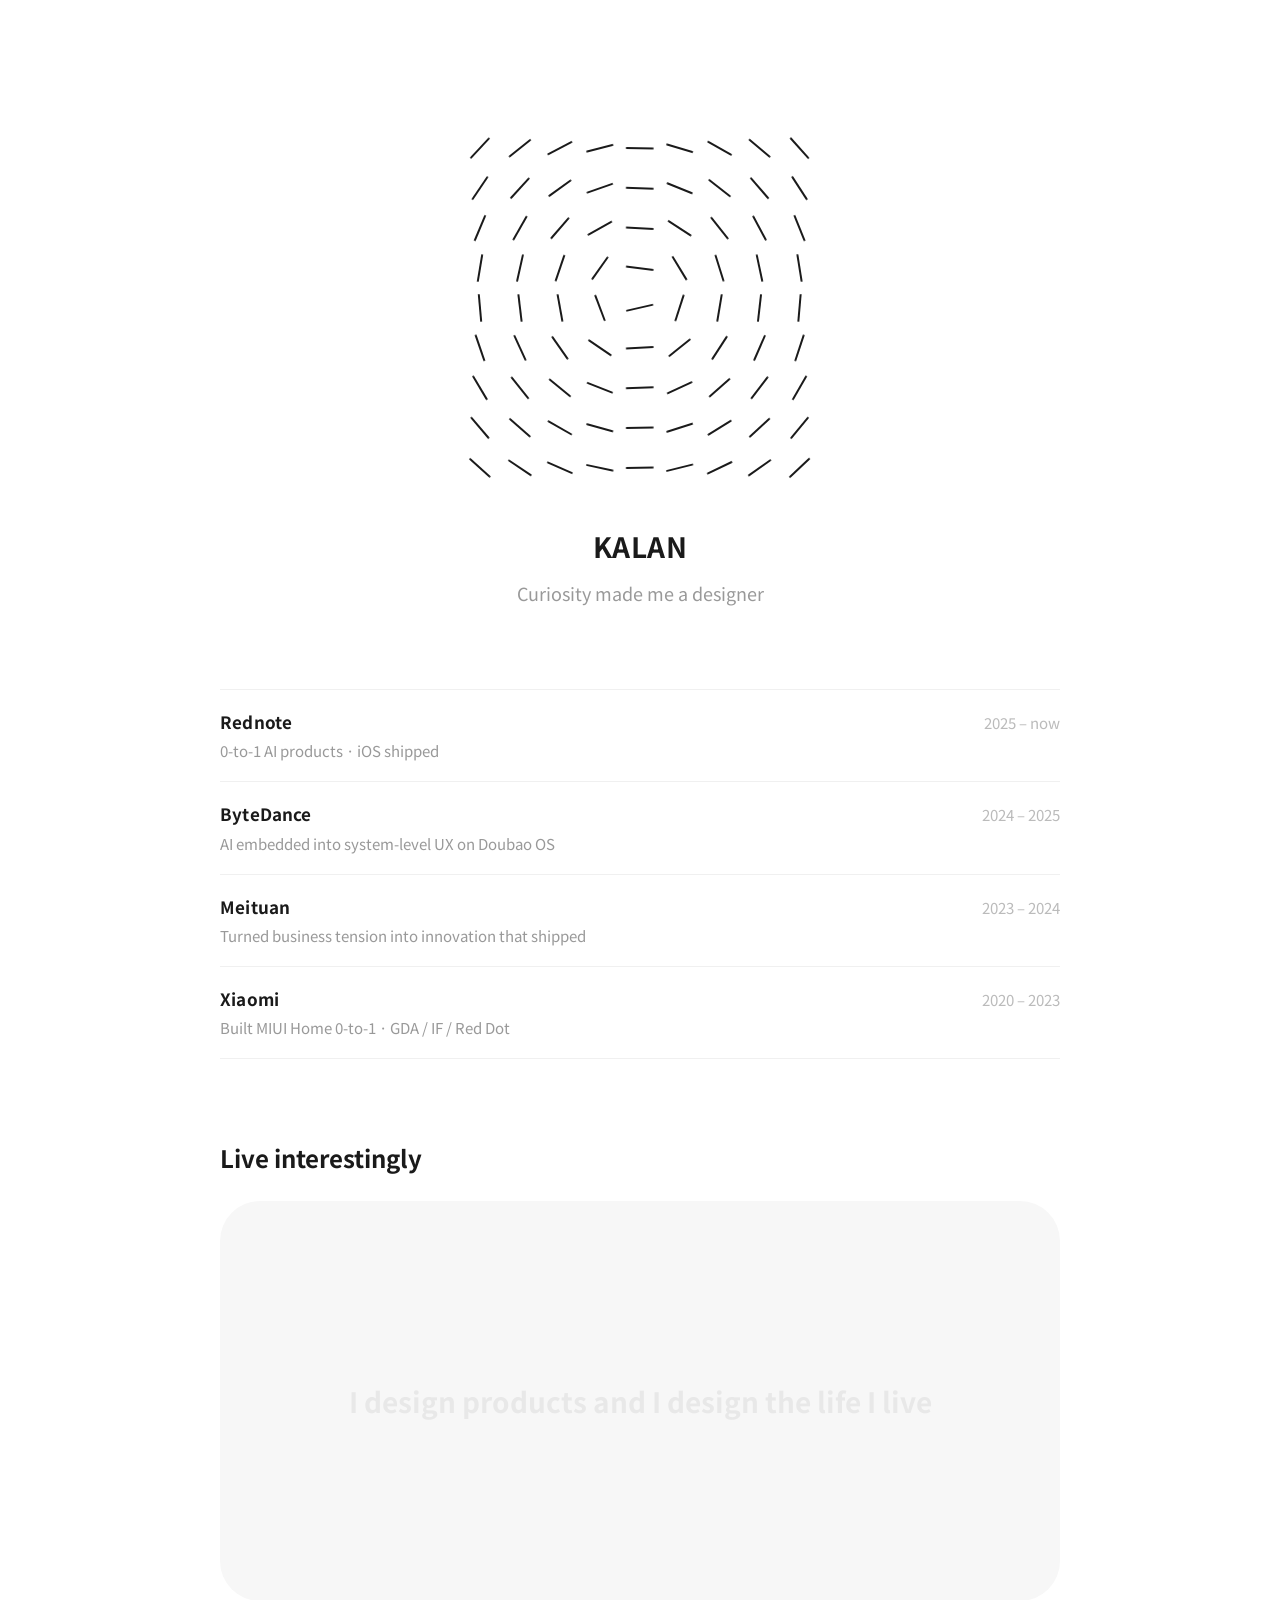
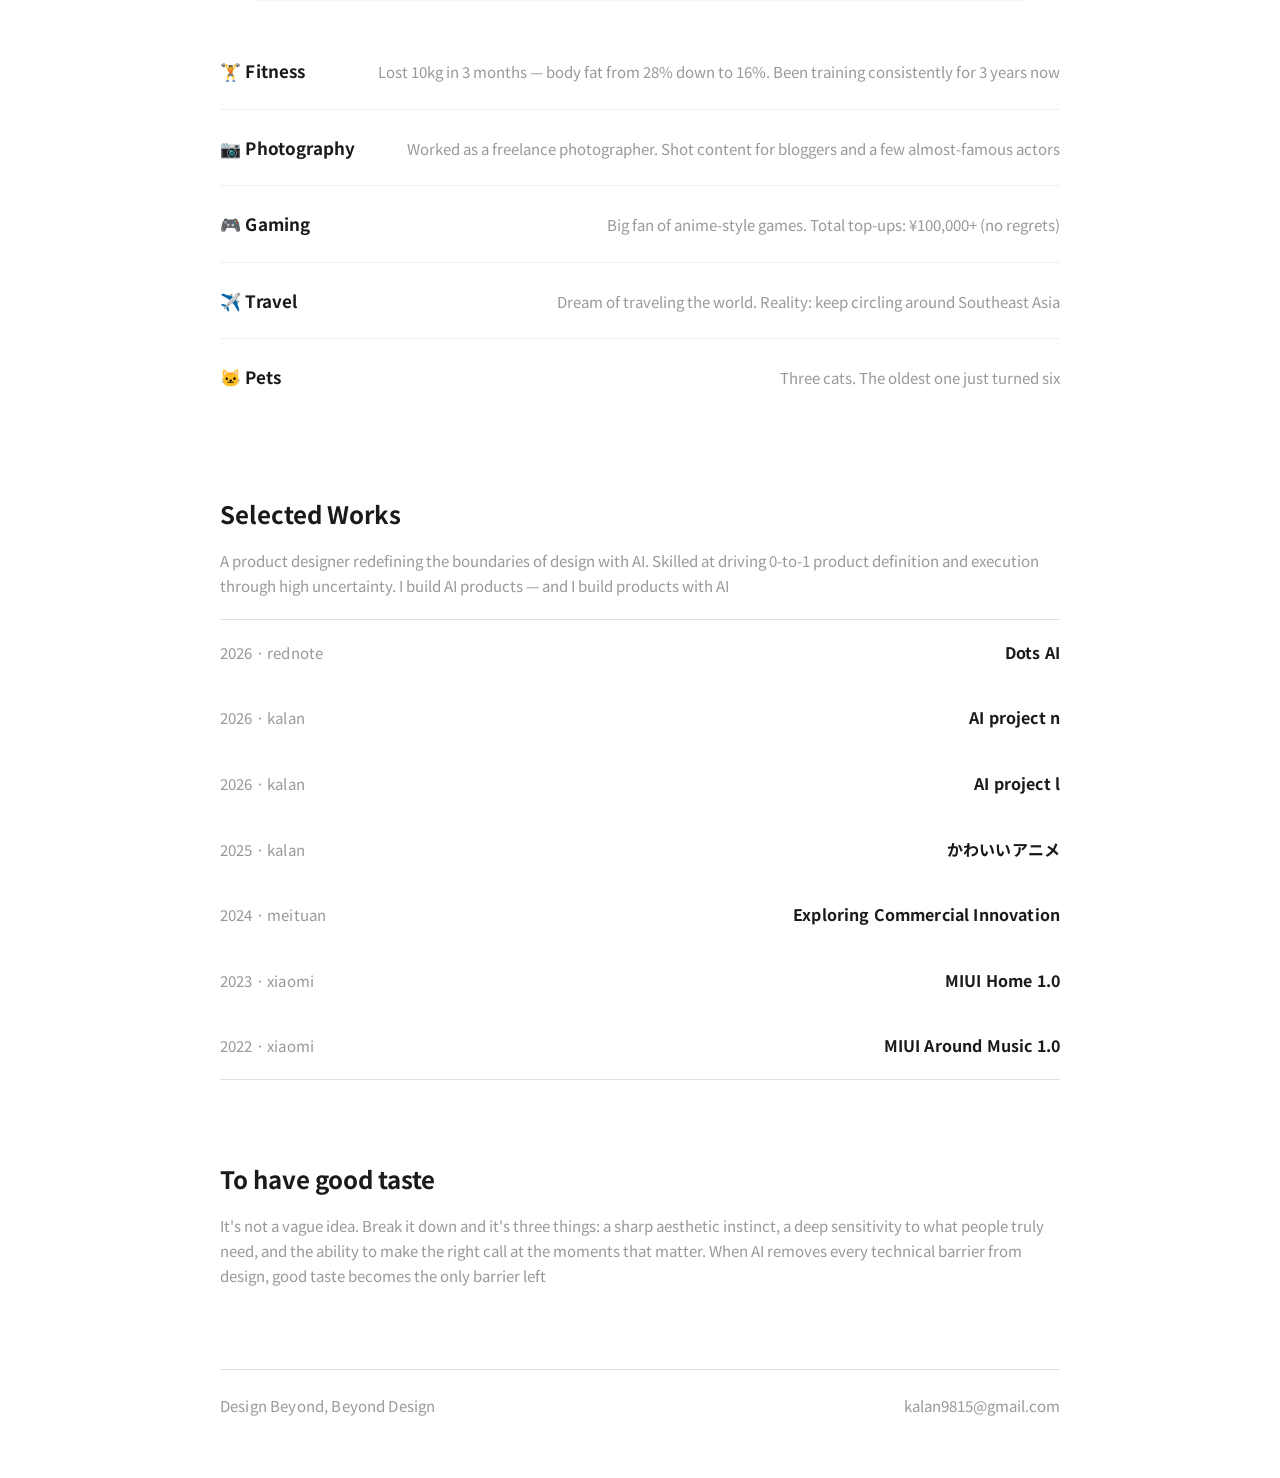
==== about.html @ bb915da7 "Set life row padding to 24px" ====
<!DOCTYPE html>
<html lang="en">
<head>
  <meta charset="UTF-8">
  <meta name="viewport" content="width=device-width, initial-scale=1.0">
  <title>KALAN — Product Designer</title>
  <link rel="icon" type="image/png" href="favicon.png">
  <link rel="preconnect" href="https://fonts.googleapis.com">
  <link rel="preconnect" href="https://fonts.gstatic.com" crossorigin>
  <link href="https://fonts.googleapis.com/css2?family=Noto+Sans+JP:wght@400;700&display=swap" rel="stylesheet">
  <link rel="stylesheet" href="style.css">
  <link rel="stylesheet" href="image-trail.css">
  <style>
    .about-hero {
      display: flex;
      flex-direction: column;
      align-items: center;
      text-align: center;
      padding: 48px 0 0;
      margin-bottom: 64px;
    }

    .magnet-wrap {
      margin-bottom: 36px;
    }

    .hero-text .name {
      margin-bottom: 8px;
    }

    .hero-intro {
      font-size: 18px;
      color: #999999;
      line-height: 1.8;
    }

    /* ===== About Sections ===== */
    .about-section {
      margin-bottom: 56px;
    }

    .about-section-label {
      font-size: 11px;
      font-weight: 700;
      letter-spacing: 0.12em;
      text-transform: uppercase;
      color: #bbbbbb;
      margin-bottom: 16px;
    }

    .about-section-body {
      font-size: 15px;
      color: #1a1a1a;
      line-height: 1.8;
    }

    .about-section-body p + p {
      margin-top: 12px;
    }

    .taste-items {
      display: flex;
      flex-direction: column;
      gap: 16px;
      margin-top: 20px;
    }

    .taste-item {
      display: flex;
      gap: 16px;
      align-items: baseline;
    }

    .taste-num {
      font-size: 11px;
      font-weight: 700;
      color: #bbbbbb;
      letter-spacing: 0.08em;
      flex-shrink: 0;
      width: 20px;
    }

    .taste-text {
      font-size: 15px;
      color: #1a1a1a;
      line-height: 1.7;
    }

    /* ===== Experience ===== */
    .exp-list {
      display: flex;
      flex-direction: column;
      gap: 0;
    }

    .exp-row {
      display: flex;
      justify-content: space-between;
      align-items: baseline;
      padding: 18px 0;
      border-bottom: 1px solid #f0f0f0;
      gap: 24px;
    }

    .exp-row:first-child {
      border-top: 1px solid #f0f0f0;
    }

    .exp-left {
      display: flex;
      flex-direction: column;
      gap: 4px;
    }

    .exp-company {
      font-size: 17px;
      font-weight: 700;
      color: #1a1a1a;
      letter-spacing: 0.01em;
    }

    .exp-role {
      font-size: 15px;
      color: #999999;
    }

    .exp-period {
      font-size: 15px;
      color: #bbbbbb;
      white-space: nowrap;
      flex-shrink: 0;
    }

    /* ===== Footer ===== */
    .about-footer {
      margin-top: 24px;
      padding-top: 24px;
      border-top: 1px solid #e0e0e0;
      display: flex;
      justify-content: space-between;
      align-items: center;
    }

    .about-footer .slogan {
      font-size: 15px;
      color: #999999;
    }

    .about-footer .email {
      font-size: 15px;
      color: #999999;
      text-decoration: none;
      transition: color 0.2s;
    }

    .about-footer .email:hover {
      color: #1a1a1a;
    }

    /* ===== Section spacing ===== */
    .section-block {
      margin-top: 80px;
    }

    .section-heading {
      font-size: 24px;
      font-weight: 700;
      color: #1a1a1a;
      line-height: 1.6;
      margin: 0 0 0;
    }

    .about-section {
      margin-top: 80px;
      margin-bottom: 0;
    }

    .image-trail-wrap {
      margin-top: 24px;
      height: 400px;
      border-radius: 40px;
      overflow: hidden;
      background: #f7f7f7;
      position: relative;
    }

    .image-trail-text {
      font-size: 28px;
      font-weight: 700;
      color: #e8e8e8;
      line-height: 1.4;
      margin: 0;
      text-align: center;
      padding: 0 24px;
    }

    .life-row {
      display: flex;
      justify-content: space-between;
      align-items: baseline;
      padding: 24px 0;
      gap: 24px;
      border-bottom: 1px solid #f0f0f0;
    }

    .life-row:last-child {
      border-bottom: none;
    }

    .life-desc {
      font-size: 15px;
      color: #999;
      text-align: right;
      line-height: 1.7;
    }

    @media (max-width: 768px) {
      .magnet-wrap {
        transform: scale(0.75);
        transform-origin: center center;
        margin-bottom: -20px;
      }

      .image-trail-wrap {
        margin-top: 48px;
        height: 280px;
        border-radius: 24px;
      }

      .image-trail-text {
        font-size: 20px;
      }

      .life-row {
        flex-direction: column;
        gap: 6px;
      }

      .life-desc {
        text-align: left;
      }
    }

    @media (max-width: 480px) {
      .magnet-wrap {
        transform: scale(0.6);
        transform-origin: center center;
        margin-bottom: -48px;
      }

      .image-trail-wrap {
        height: 220px;
        border-radius: 20px;
      }

      .image-trail-text {
        font-size: 16px;
      }
    }
  </style>
</head>
<body>
  <main class="container">

    <!-- Hero: MagnetLines + TiltedCard + intro -->
    <div class="about-hero">
      <div class="magnet-wrap">
        <div id="magnet-lines"></div>
      </div>
      <div class="hero-text">
        <h1 class="name">KALAN</h1>
        <p class="hero-intro">Curiosity made me a designer</p>
      </div>
    </div>

    <!-- Section 1: Designer — Experience -->
    <div class="about-section">
      <div class="exp-list">
        <div class="exp-row">
          <div class="exp-left">
            <span class="exp-company">Rednote</span>
            <span class="exp-role">0-to-1 AI products · iOS shipped</span>
          </div>
          <span class="exp-period">2025 – now</span>
        </div>
        <div class="exp-row">
          <div class="exp-left">
            <span class="exp-company">ByteDance</span>
            <span class="exp-role">AI embedded into system-level UX on Doubao OS</span>
          </div>
          <span class="exp-period">2024 – 2025</span>
        </div>
        <div class="exp-row">
          <div class="exp-left">
            <span class="exp-company">Meituan</span>
            <span class="exp-role">Turned business tension into innovation that shipped</span>
          </div>
          <span class="exp-period">2023 – 2024</span>
        </div>
        <div class="exp-row">
          <div class="exp-left">
            <span class="exp-company">Xiaomi</span>
            <span class="exp-role">Built MIUI Home 0-to-1 · GDA / IF / Red Dot</span>
          </div>
          <span class="exp-period">2020 – 2023</span>
        </div>
      </div>
    </div>

    <!-- Section 2: Life -->
    <div class="section-block">
      <p class="section-heading">Live interestingly</p>
      <div id="image-trail-wrap" class="image-trail-wrap">
        <div style="position: absolute; inset: 0; display: flex; align-items: center; justify-content: center; z-index: 0; pointer-events: none;">
          <p class="image-trail-text">I design products and I design the life I live</p>
        </div>
      </div>
      <div style="display: flex; flex-direction: column; gap: 0; margin-top: 32px;">
        <div class="life-row">
          <span class="exp-company">🏋️ Fitness</span>
          <span class="life-desc">Lost 10kg in 3 months — body fat from 28% down to 16%. Been training consistently for 3 years now</span>
        </div>
        <div class="life-row">
          <span class="exp-company">📷 Photography</span>
          <span class="life-desc">Worked as a freelance photographer. Shot content for bloggers and a few almost-famous actors</span>
        </div>
        <div class="life-row">
          <span class="exp-company">🎮 Gaming</span>
          <span class="life-desc">Big fan of anime-style games. Total top-ups: ¥100,000+ (no regrets)</span>
        </div>
        <div class="life-row">
          <span class="exp-company">✈️ Travel</span>
          <span class="life-desc">Dream of traveling the world. Reality: keep circling around Southeast Asia</span>
        </div>
        <div class="life-row">
          <span class="exp-company">🐱 Pets</span>
          <span class="life-desc">Three cats. The oldest one just turned six</span>
        </div>
      </div>
    </div>

    <!-- Section 3: Works -->
    <section class="projects section-block">
      <h2 class="section-heading" style="margin-bottom: 16px;">Selected Works</h2>
      <p class="bio" id="bio" style="margin-bottom: 20px;">A product designer redefining the boundaries of design with AI. Skilled at driving 0-to-1 product definition and execution through high uncertainty. I build AI products — and I build products with AI</p>
      <div class="divider"></div>

      <div class="project-row">
        <span class="project-meta">2026 · rednote</span>
        <span class="project-title" data-id="dots-ai">Dots AI</span>
      </div>

      <div class="project-row">
        <span class="project-meta">2026 · kalan</span>
        <span class="project-title" data-id="ai-project-n">AI project n</span>
      </div>

      <div class="project-row">
        <span class="project-meta">2026 · kalan</span>
        <span class="project-title" data-id="ai-project-l">AI project l</span>
      </div>

      <div class="project-row">
        <span class="project-meta">2025 · kalan</span>
        <span class="project-title" data-id="kawaii-anime">かわいいアニメ</span>
      </div>

      <div class="project-row">
        <span class="project-meta">2024 · meituan</span>
        <span class="project-title" data-id="meituan">Exploring Commercial Innovation</span>
      </div>

      <div class="project-row">
        <span class="project-meta">2023 · xiaomi</span>
        <span class="project-title" data-id="miui-home">MIUI Home 1.0</span>
      </div>

      <div class="project-row">
        <span class="project-meta">2022 · xiaomi</span>
        <span class="project-title" data-id="miui-music">MIUI Around Music 1.0</span>
      </div>

      <div class="divider"></div>
    </section>

    <!-- Section 4: Vision -->
    <div class="section-block">
      <p class="section-heading">To have good taste</p>
      <p class="bio" id="vision-desc" style="margin-top: 16px; margin-bottom: 80px;">It's not a vague idea. Break it down and it's three things: a sharp aesthetic instinct, a deep sensitivity to what people truly need, and the ability to make the right call at the moments that matter. When AI removes every technical barrier from design, good taste becomes the only barrier left</p>
    </div>

    <!-- Section 5: Sign-off -->
    <div class="divider"></div>
    <footer class="footer" style="padding-top: 24px;">
      <span class="slogan">Design Beyond, Beyond Design</span>
      <a href="mailto:kalan9815@gmail.com" class="email">kalan9815@gmail.com</a>
    </footer>

    <div class="toast" id="toast">Coming soon</div>

    <!-- TiltedCard (hidden) -->
    <!-- <div style="display: flex; flex-direction: column; align-items: center; margin-top: 240px;">
      <div id="tilted-card-wrap-2"></div>
      <div style="text-align: center; margin-top: 36px;">
        <h2 class="name" style="margin-bottom: 8px;">KALAN</h2>
        <p class="hero-intro">Sincerity made me love life.</p>
      </div>
    </div> -->

    <!-- FlowingMenu: Hobbies (hidden) -->
    <!-- <div id="flowing-menu" style="margin-top: 64px;"></div> -->

    <!-- Footer -->
    <!-- <footer class="about-footer">
      <span class="slogan">Design Beyond, Beyond Design</span>
      <a href="mailto:kalan9815@gmail.com" class="email">kalan9815@gmail.com</a>
    </footer> -->

  </main>

  <script src="projects-data.js"></script>
  <script src="main.js"></script>
  <script src="magnet-lines.js"></script>
  <script src="flowing-menu.js"></script>
  <script src="image-trail.js"></script>
  <script src="tilted-card.js"></script>
  <script>
    createMagnetLines({
      container: document.getElementById('magnet-lines'),
      rows: 9,
      columns: 9,
      containerSize: '360px',
      lineColor: '#1a1a1a',
      lineWidth: '1.5px',
      lineHeight: '28px',
      baseAngle: -10,
    });

    createImageTrail({
      container: document.getElementById('image-trail-wrap'),
      threshold: 40,
      items: [
        'images/p1.jpg',
        'images/p2.jpg',
        'images/p3.jpg',
        'images/p4.jpg',
        'images/p5.jpg',
        'images/p6.jpg',
        'images/p7.jpg',
        'images/p8.jpg',
        'images/p9.jpg',
      ],
    });

    createTiltedCard({
      container: document.getElementById('tilted-card-wrap-2'),
      imageSrc: 'images/avatar.jpeg',
      altText: 'Kalan',
      captionText: 'Kalan',
      width: '360px',
      height: '360px',
      rotateAmplitude: 14,
      scaleOnHover: 1.06,
      showTooltip: false,
      borderRadius: '36px',
    });
  </script>
</body>
</html>
---- style.css ----
/* ===== Japanese font fallback for bold support ===== */
@font-face {
  font-family: "CJK Bold";
  src: local("Hiragino Sans W7"), local("HiraKakuProN-W6"), local("Yu Gothic Bold"), local("NotoSansCJKjp-Bold");
  font-weight: 700;
  unicode-range: U+3000-9FFF, U+F900-FAFF, U+FF00-FFEF;
}

/* ===== Reset & Base ===== */
*, *::before, *::after {
  box-sizing: border-box;
  margin: 0;
  padding: 0;
}

html {
  font-size: 16px;
  -webkit-font-smoothing: antialiased;
  -moz-osx-font-smoothing: grayscale;
}

body {
  background-color: #ffffff;
  color: #1a1a1a;
  font-family: "CJK Bold", -apple-system, BlinkMacSystemFont, "SF Pro Display", "SF Pro Text", "Helvetica Neue", "Noto Sans JP", Arial, sans-serif;
  line-height: 1.6;
  min-height: 100vh;
  cursor: default;
}

* {
  cursor: default;
  user-select: none;
}

a, .project-title, .name-link {
  cursor: pointer;
}

/* ===== Layout ===== */
.container {
  width: 100%;
  max-width: 1080px;
  margin: 0 auto;
  padding: 80px 120px 60px;
}

/* ===== Header ===== */
.header {
  margin-bottom: 0;
}

.name {
  font-size: 28px;
  font-weight: 700;
  letter-spacing: 0.02em;
  color: #1a1a1a;
  margin-bottom: 16px;
}

.project-name {
  font-size: 28px;
  margin-bottom: 0;
}

.bio {
  font-size: 15px;
  color: #999999;
  line-height: 1.65;
}

.back-link {
  display: inline-block;
  font-size: 13px;
  color: #888888;
  text-decoration: none;
  letter-spacing: 0.03em;
  transition: color 0.2s;
}

.back-link:hover {
  color: #1a1a1a;
}

/* ===== Divider ===== */
.divider {
  height: 1px;
  background-color: #e0e0e0;
  margin: 0;
}

/* ===== Project List ===== */
.projects {
  margin-bottom: 0;
}

.project-row {
  display: flex;
  justify-content: space-between;
  align-items: baseline;
  padding: 20px 0;
  gap: 24px;
}

.project-meta {
  font-size: 15px;
  color: #999999;
  white-space: nowrap;
  flex-shrink: 0;
  letter-spacing: 0.01em;
  font-weight: 400;
  cursor: default;
  user-select: none;
}

.project-title {
  font-size: 16px;
  font-weight: 700;
  color: #1a1a1a;
  text-align: right;
  text-decoration: none;
  letter-spacing: 0.01em;
  transition: opacity 0.2s ease;
  cursor: pointer;
}

.project-title:hover {
  color: #A0C915;
}

.name-link {
  color: inherit;
  text-decoration: none;
  transition: color 0.2s ease;
}

.name-link:hover {
  color: #A0C915;
}

/* ===== Footer ===== */
.footer {
  display: flex;
  justify-content: space-between;
  align-items: center;
  padding-top: 24px;
  gap: 16px;
}

.slogan {
  font-size: 15px;
  color: #999999;
  letter-spacing: 0.01em;
}

.email {
  font-size: 15px;
  color: #999999;
  text-decoration: none;
  transition: color 0.2s;
}

.email:hover {
  color: #1a1a1a;
}

/* ===== Project Text Blocks ===== */
.project-text {
  padding: 80px 0 32px; /* 上大下小：与上方图片疏离，与下方图片紧密 */
  font-family: "PingFang SC", "苹方", -apple-system, BlinkMacSystemFont, sans-serif;
}

/* 第一个文字块不需要上边距 */
.project-content > .project-text:first-child {
  padding-top: 0;
  padding-bottom: 48px;
}

.pt-label { display: none; }

.pt-zh {
  font-size: 15px;
  font-weight: 400;
  color: #999999;
  line-height: 1.9;
  margin-bottom: 8px;
}

.pt-en {
  font-size: 14px;
  font-weight: 400;
  color: #999999;
  line-height: 1.8;
}

.pt-quote {
  font-size: 17px;
  font-weight: 400;
  color: #1a1a1a;
  line-height: 1.7;
  margin-bottom: 32px;
}

.pt-quote span {
  font-size: 14px;
  color: #999999;
  display: block;
  margin-top: 6px;
}

.pt-list {
  display: flex;
  flex-direction: column;
  gap: 20px;
  margin-bottom: 20px;
}

.pt-item {
  display: flex;
  gap: 20px;
  align-items: flex-start;
}

.pt-num {
  font-size: 12px;
  color: #cccccc;
  font-weight: 400;
  flex-shrink: 0;
  padding-top: 2px;
  width: 20px;
}

.pt-item strong {
  display: inline;
  font-weight: 400;
}

.pt-item div {
  font-size: 15px;
  color: #1a1a1a;
  line-height: 1.8;
}

/* ===== Project Detail ===== */
.project-content {
  display: flex;
  flex-direction: column;
  gap: 0;
  margin-top: 24px;
  margin-bottom: 80px;
  position: relative;
}

.project-img {
  width: 100%;
  display: block;
}


/* ===== Toast ===== */
.toast {
  position: fixed;
  bottom: 40px;
  left: 50%;
  transform: translateX(-50%) translateY(8px);
  background: #1a1a1a;
  color: #ffffff;
  font-size: 13px;
  font-weight: 700;
  letter-spacing: 0.03em;
  padding: 10px 20px;
  border-radius: 20px;
  opacity: 0;
  pointer-events: none;
  transition: opacity 0.2s ease, transform 0.2s ease;
}

.toast.show {
  opacity: 1;
  transform: translateX(-50%) translateY(0);
}

/* ===== Responsive ===== */
@media (max-width: 768px) {
  .container {
    padding: 48px 32px 48px;
  }

  .project-row {
    flex-direction: column;
    gap: 4px;
  }

  .project-title {
    text-align: left;
  }

  .footer {
    flex-direction: column;
    align-items: flex-start;
    gap: 8px;
  }

  .project-text {
    padding: 48px 0 24px;
  }

  .project-content {
    margin-bottom: 48px;
  }
}

@media (max-width: 480px) {
  .container {
    padding: 40px 20px 40px;
  }

  .name {
    font-size: 22px;
  }

  .bio {
    font-size: 14px;
  }

  .project-meta {
    font-size: 13px;
  }

  .project-title {
    font-size: 15px;
  }

  .slogan,
  .email {
    font-size: 13px;
  }

  .project-text {
    padding: 36px 0 20px;
  }
}
---- image-trail.css ----
.image-trail {
  width: 100%;
  height: 100%;
  position: relative;
  overflow: hidden;
  border-radius: 20px;
  background: #f5f5f5;
}

.content__img {
  width: 190px;
  aspect-ratio: 1.1;
  border-radius: 15px;
  position: absolute;
  top: 0;
  left: 0;
  opacity: 0;
  overflow: hidden;
  will-change: transform, filter;
  pointer-events: none;
}

.content__img-inner {
  background-position: 50% 50%;
  width: calc(100% + 20px);
  height: calc(100% + 20px);
  background-size: cover;
  position: absolute;
  top: -10px;
  left: -10px;
}
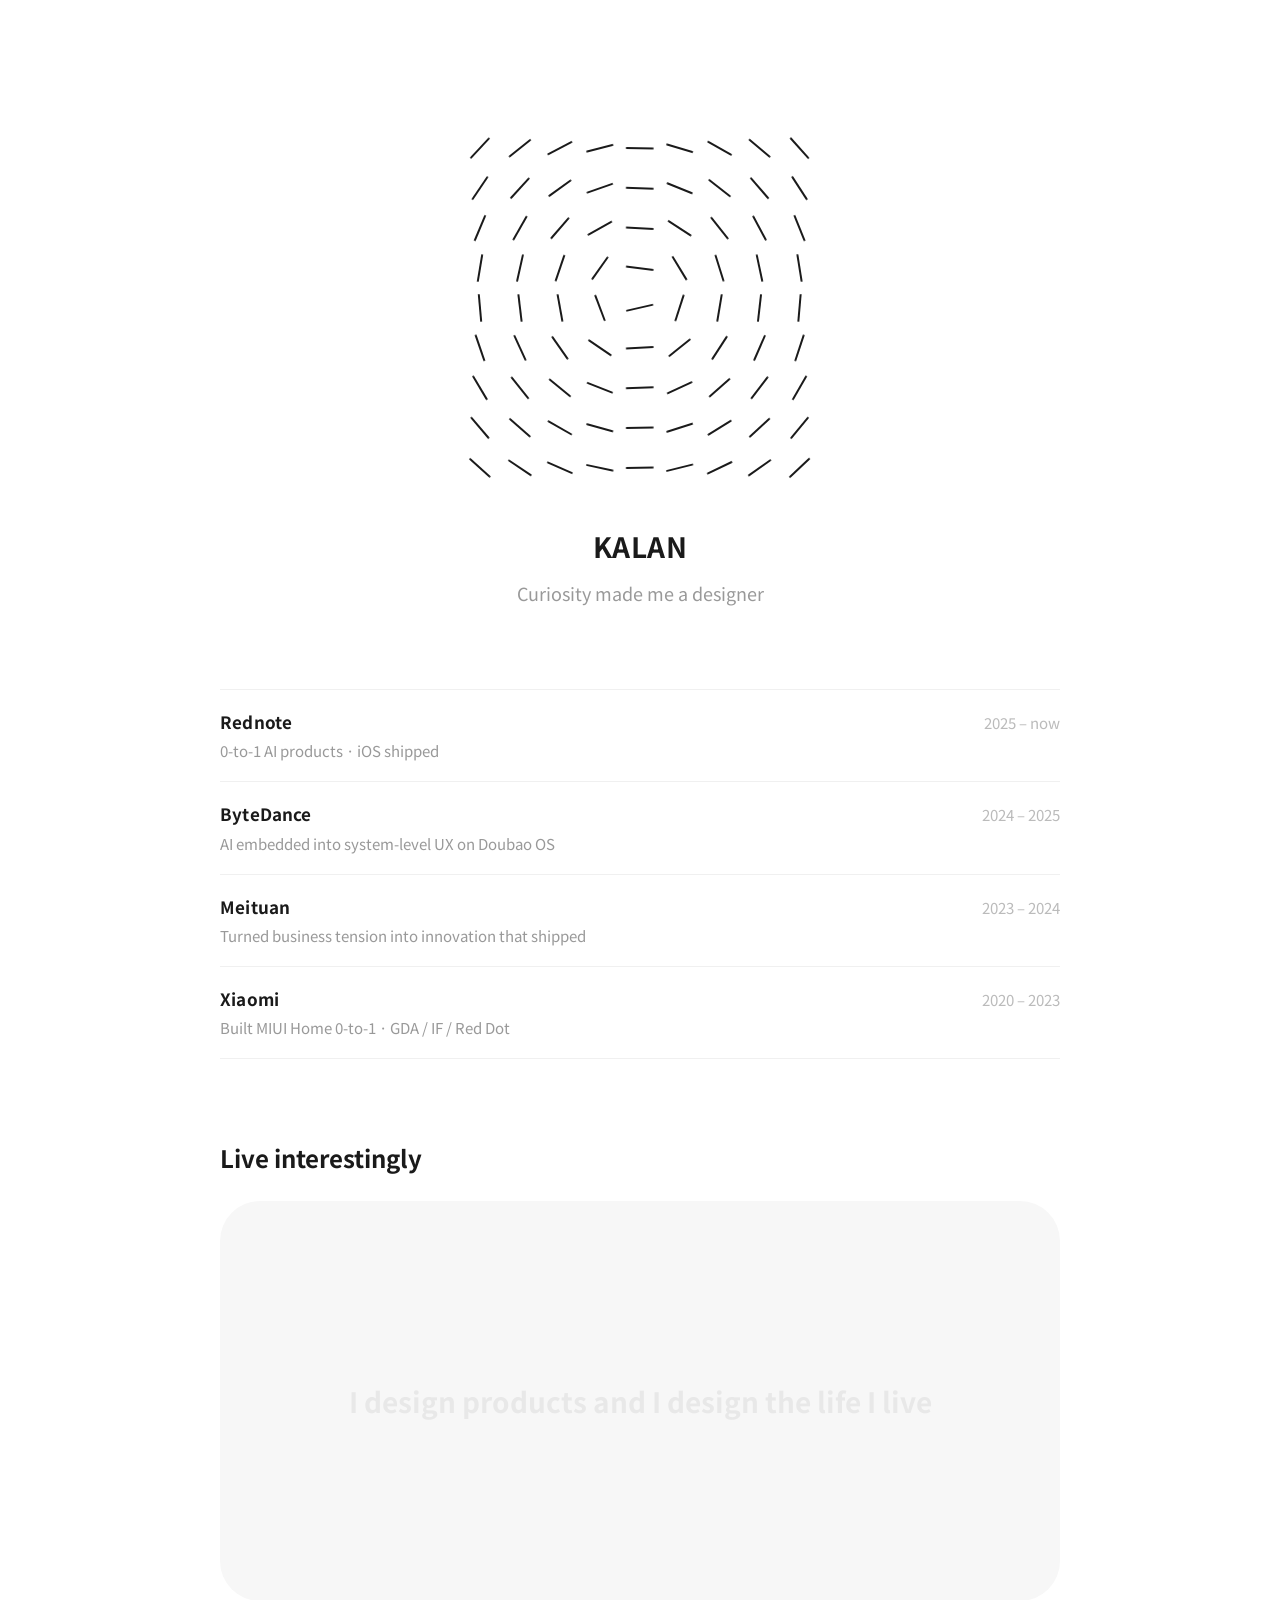
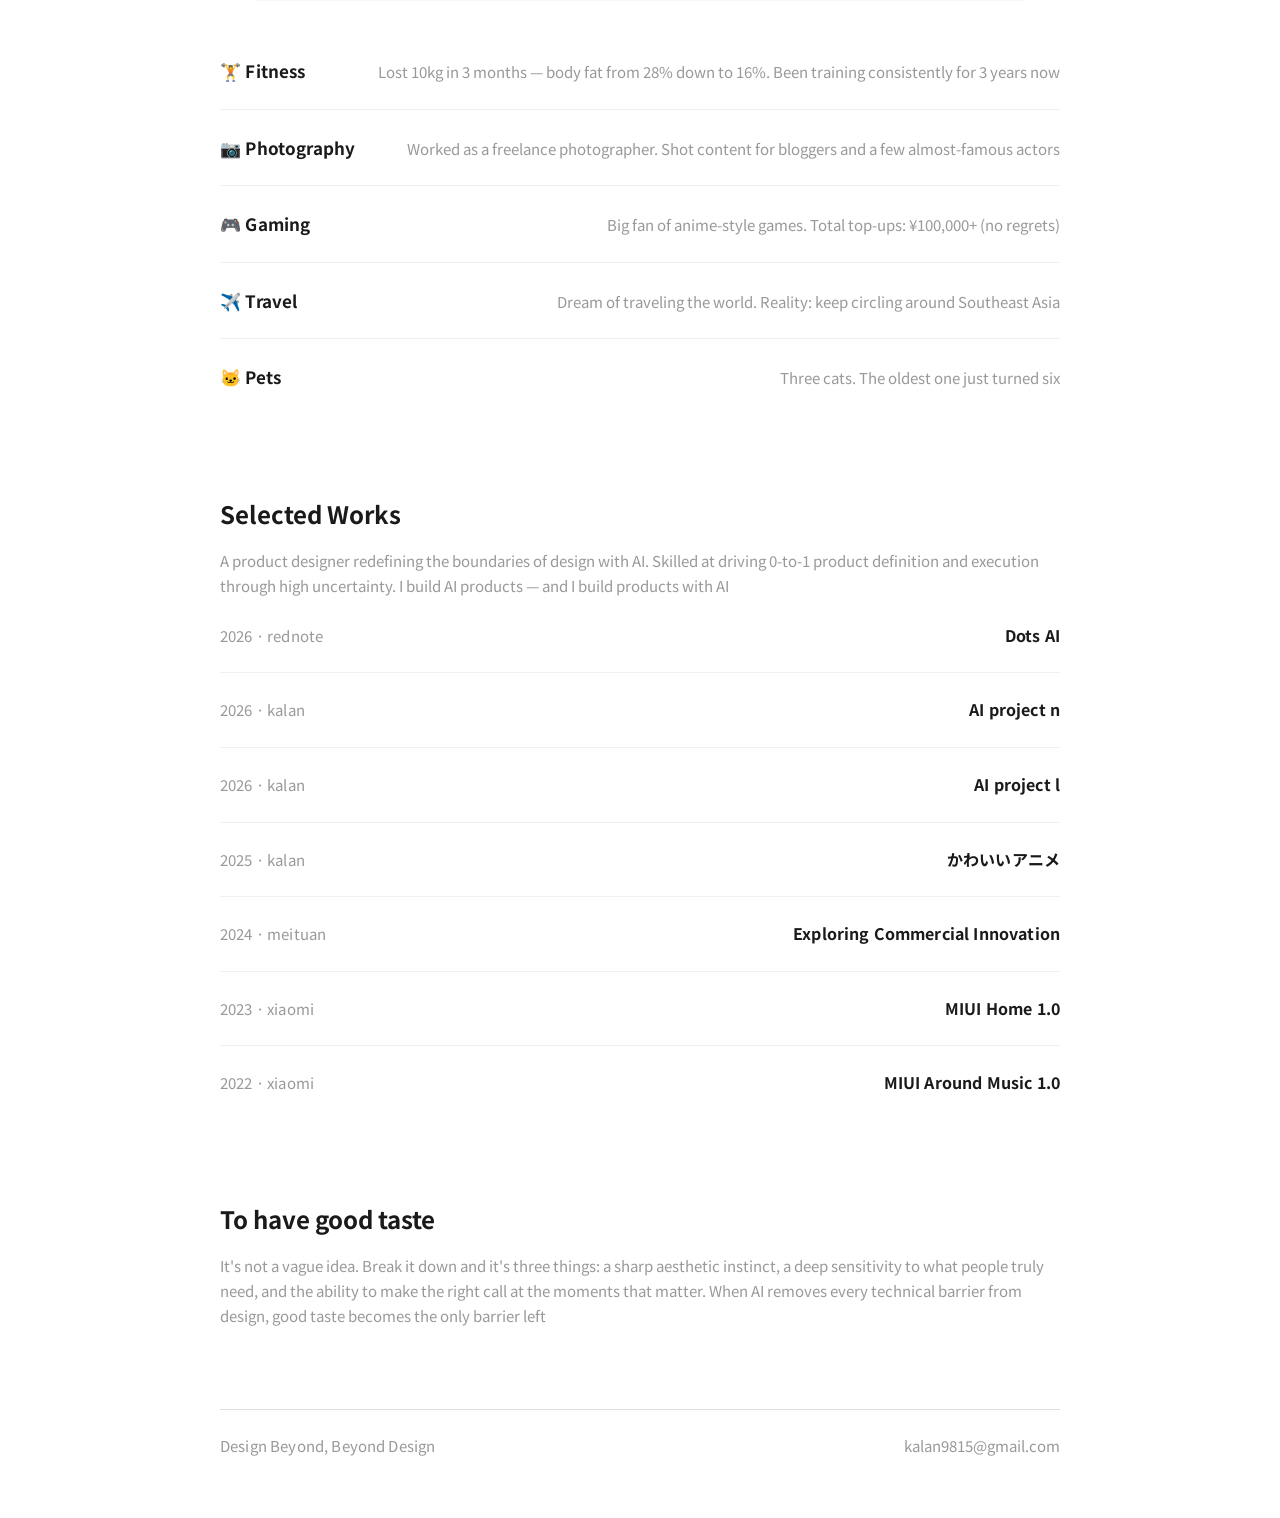
==== commit 01f3d1af: "Apply consistent divider and 24px spacing to project list" ====
--- a/about.html
+++ b/about.html
@@ -342,8 +342,7 @@
     <!-- Section 3: Works -->
     <section class="projects section-block">
       <h2 class="section-heading" style="margin-bottom: 16px;">Selected Works</h2>
-      <p class="bio" id="bio" style="margin-bottom: 20px;">A product designer redefining the boundaries of design with AI. Skilled at driving 0-to-1 product definition and execution through high uncertainty. I build AI products — and I build products with AI</p>
-      <div class="divider"></div>
+      <p class="bio" id="bio" style="margin-bottom: 0; margin-top: 16px;">A product designer redefining the boundaries of design with AI. Skilled at driving 0-to-1 product definition and execution through high uncertainty. I build AI products — and I build products with AI</p>
 
       <div class="project-row">
         <span class="project-meta">2026 · rednote</span>
@@ -380,7 +379,6 @@
         <span class="project-title" data-id="miui-music">MIUI Around Music 1.0</span>
       </div>
 
-      <div class="divider"></div>
     </section>
 
     <!-- Section 4: Vision -->
--- a/style.css
+++ b/style.css
@@ -98,8 +98,13 @@
   display: flex;
   justify-content: space-between;
   align-items: baseline;
-  padding: 20px 0;
+  padding: 24px 0;
   gap: 24px;
+  border-bottom: 1px solid #f0f0f0;
+}
+
+.project-row:last-of-type {
+  border-bottom: none;
 }
 
 .project-meta {
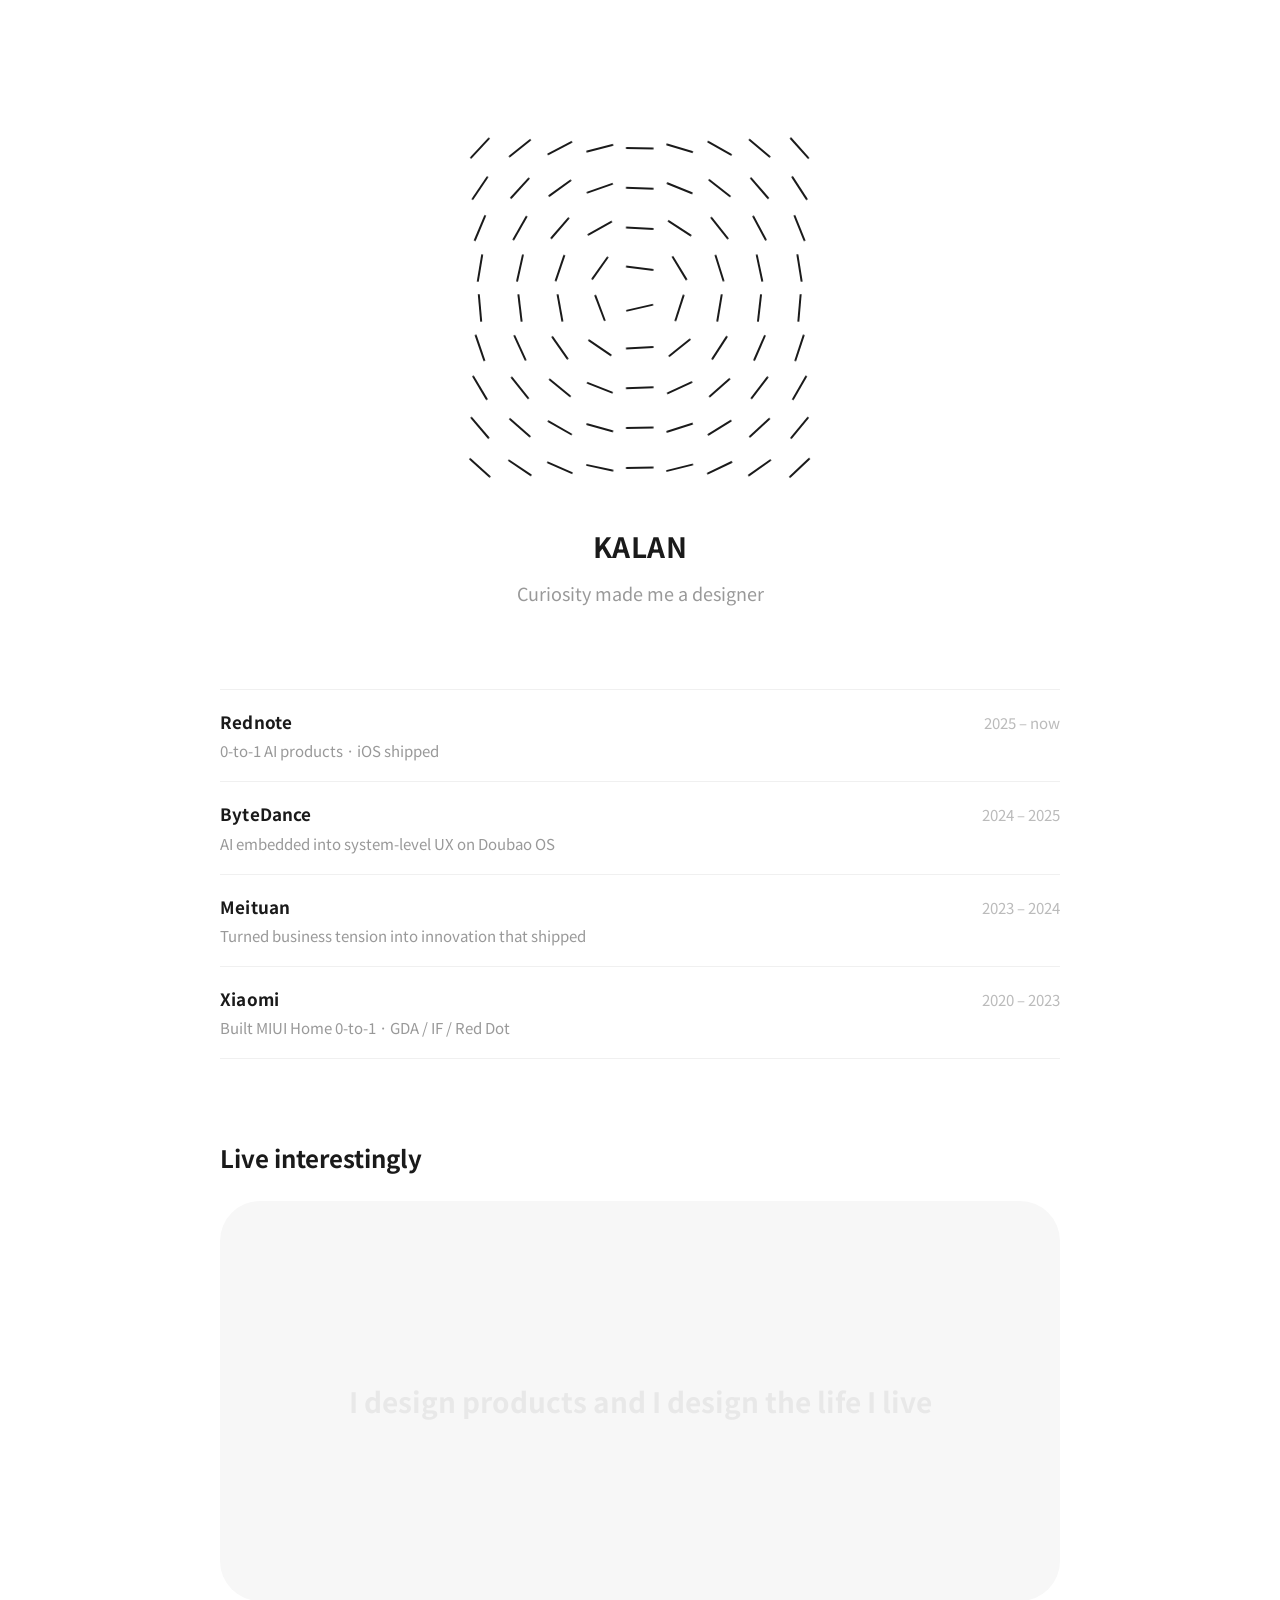
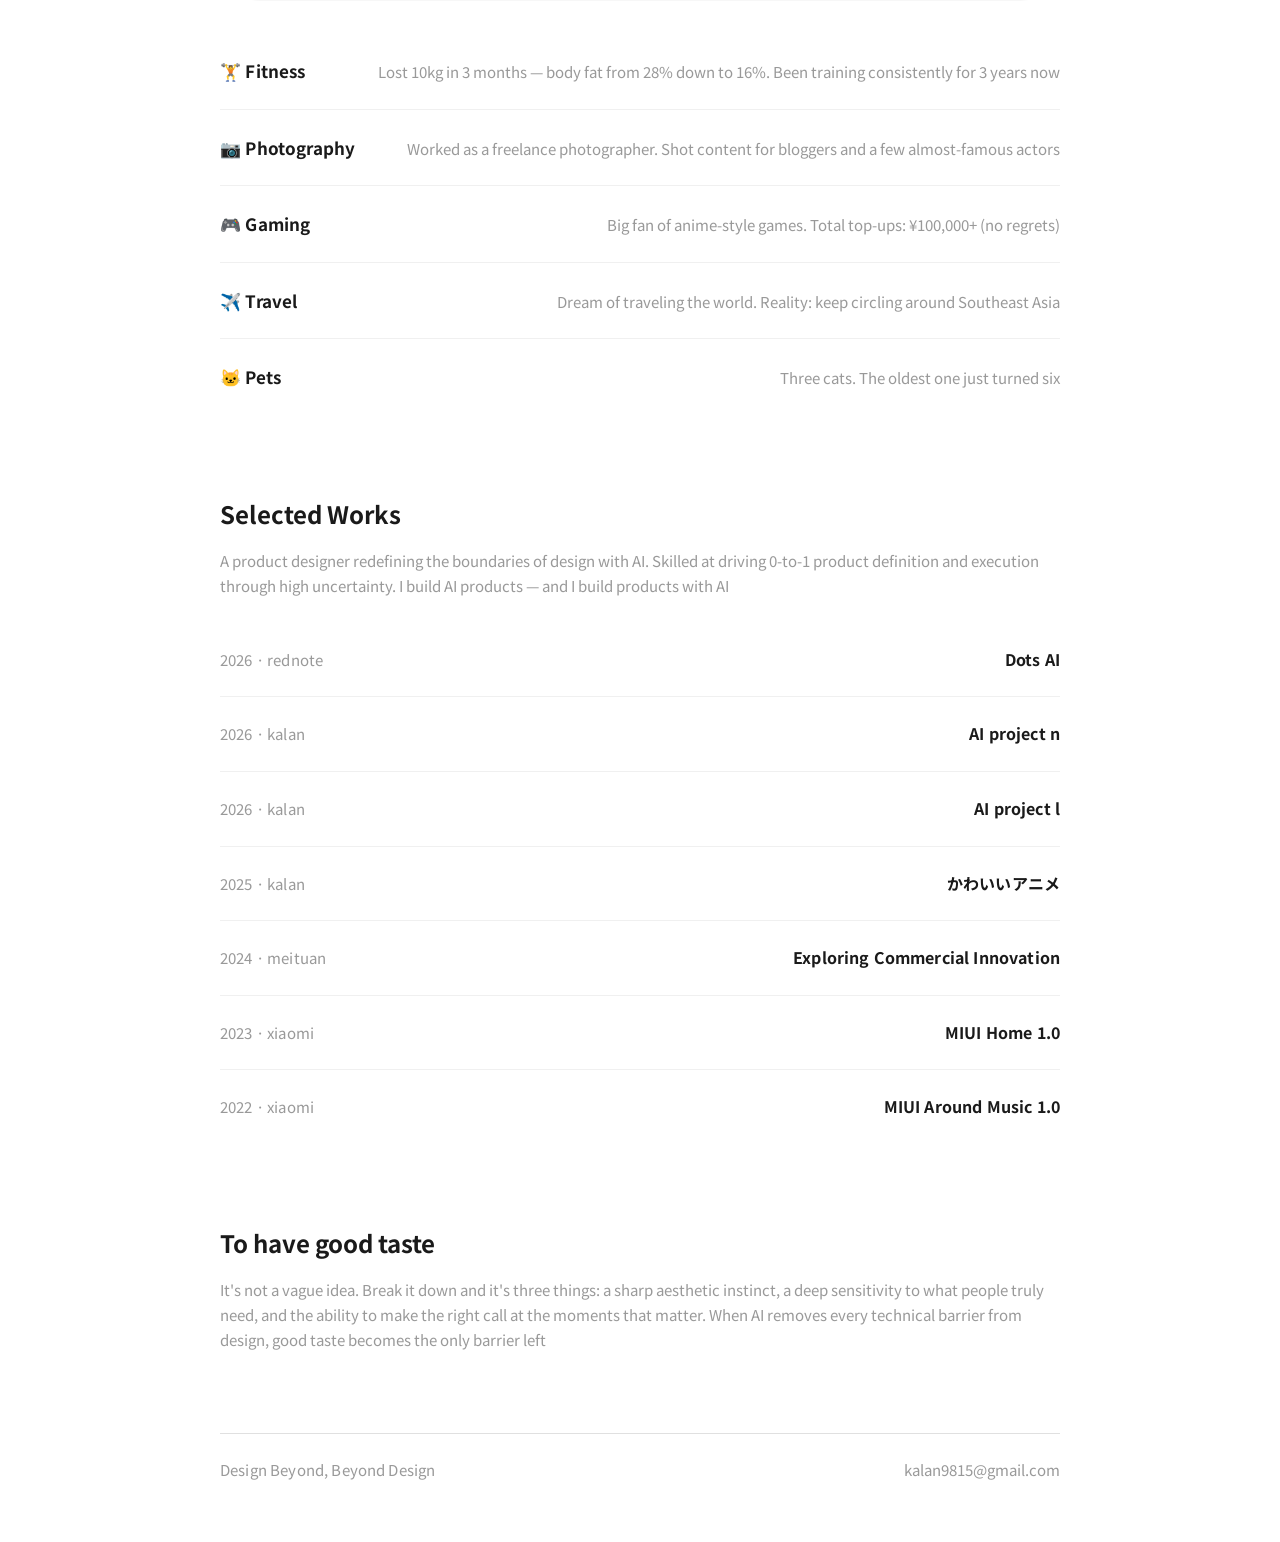
==== commit cf1bd262: "Increase spacing between bio and first project row to 24px" ====
--- a/about.html
+++ b/about.html
@@ -342,7 +342,7 @@
     <!-- Section 3: Works -->
     <section class="projects section-block">
       <h2 class="section-heading" style="margin-bottom: 16px;">Selected Works</h2>
-      <p class="bio" id="bio" style="margin-bottom: 0; margin-top: 16px;">A product designer redefining the boundaries of design with AI. Skilled at driving 0-to-1 product definition and execution through high uncertainty. I build AI products — and I build products with AI</p>
+      <p class="bio" id="bio" style="margin-bottom: 24px; margin-top: 16px;">A product designer redefining the boundaries of design with AI. Skilled at driving 0-to-1 product definition and execution through high uncertainty. I build AI products — and I build products with AI</p>
 
       <div class="project-row">
         <span class="project-meta">2026 · rednote</span>
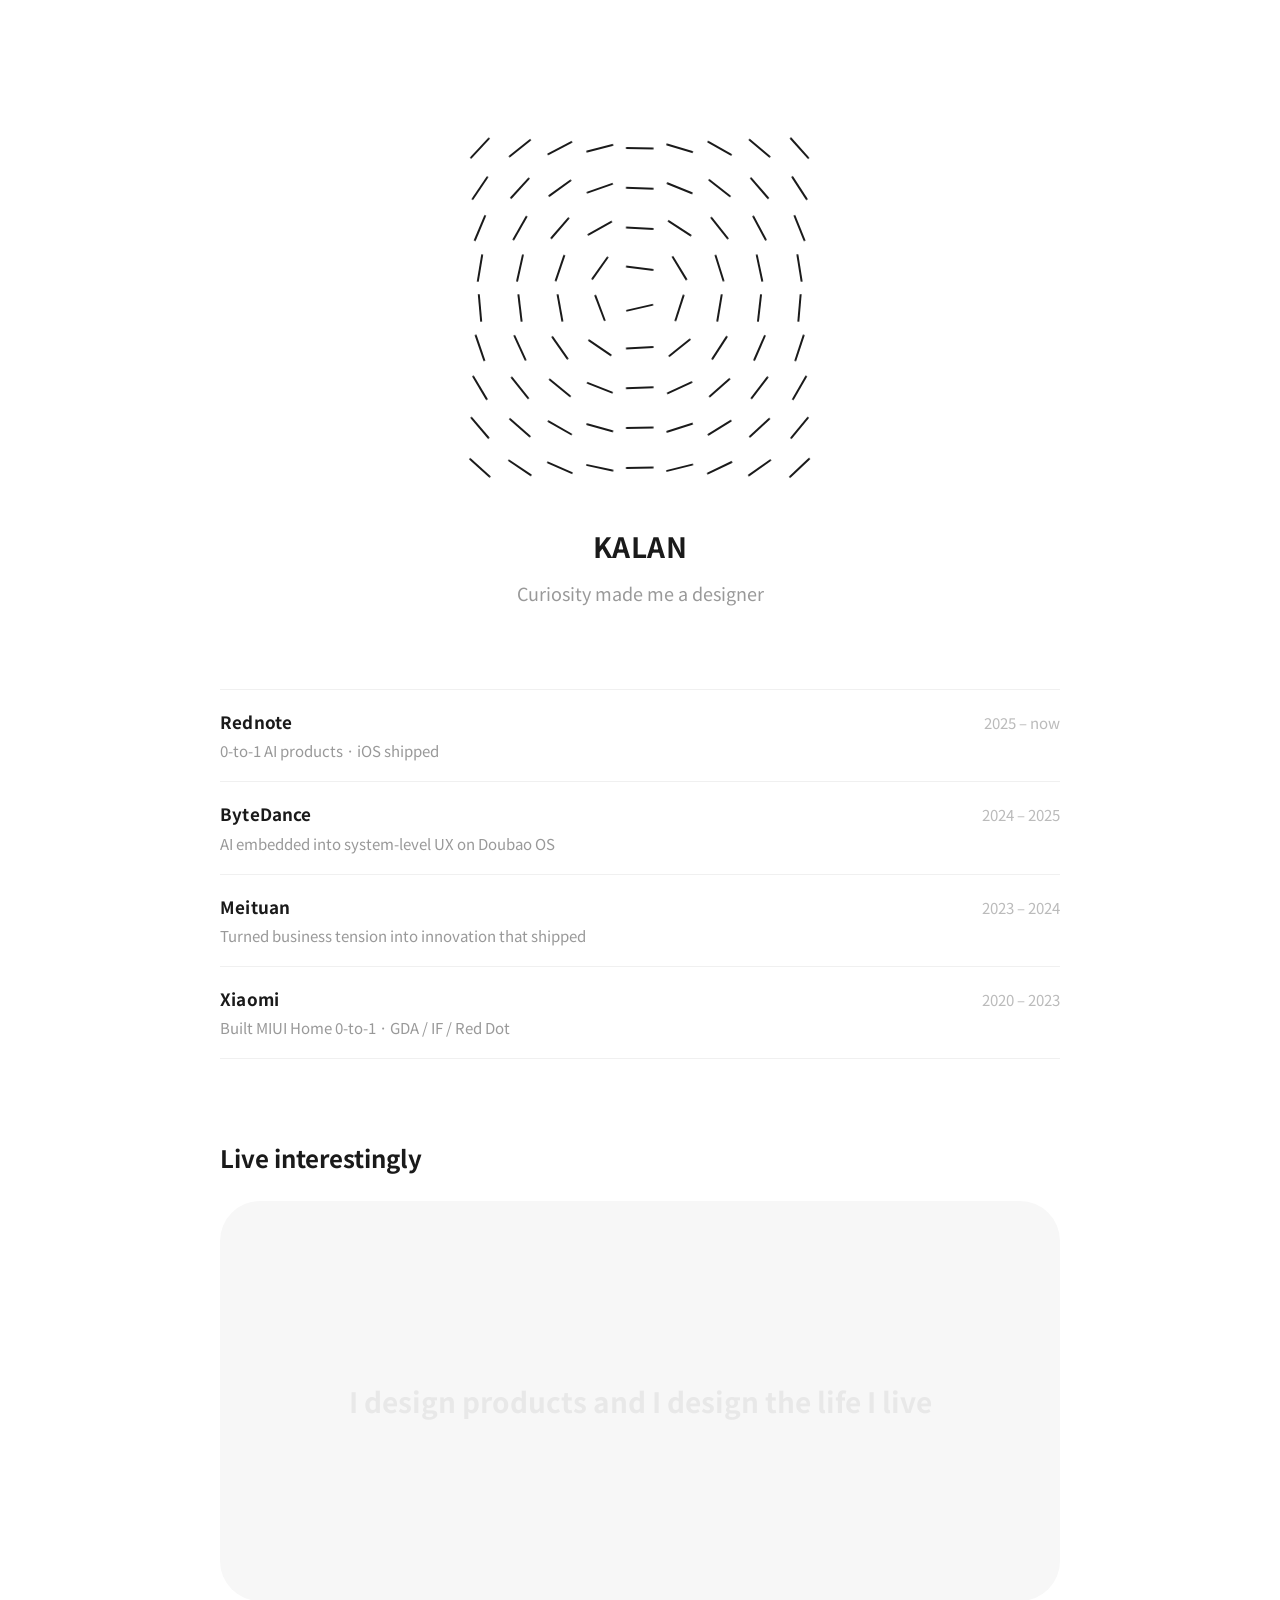
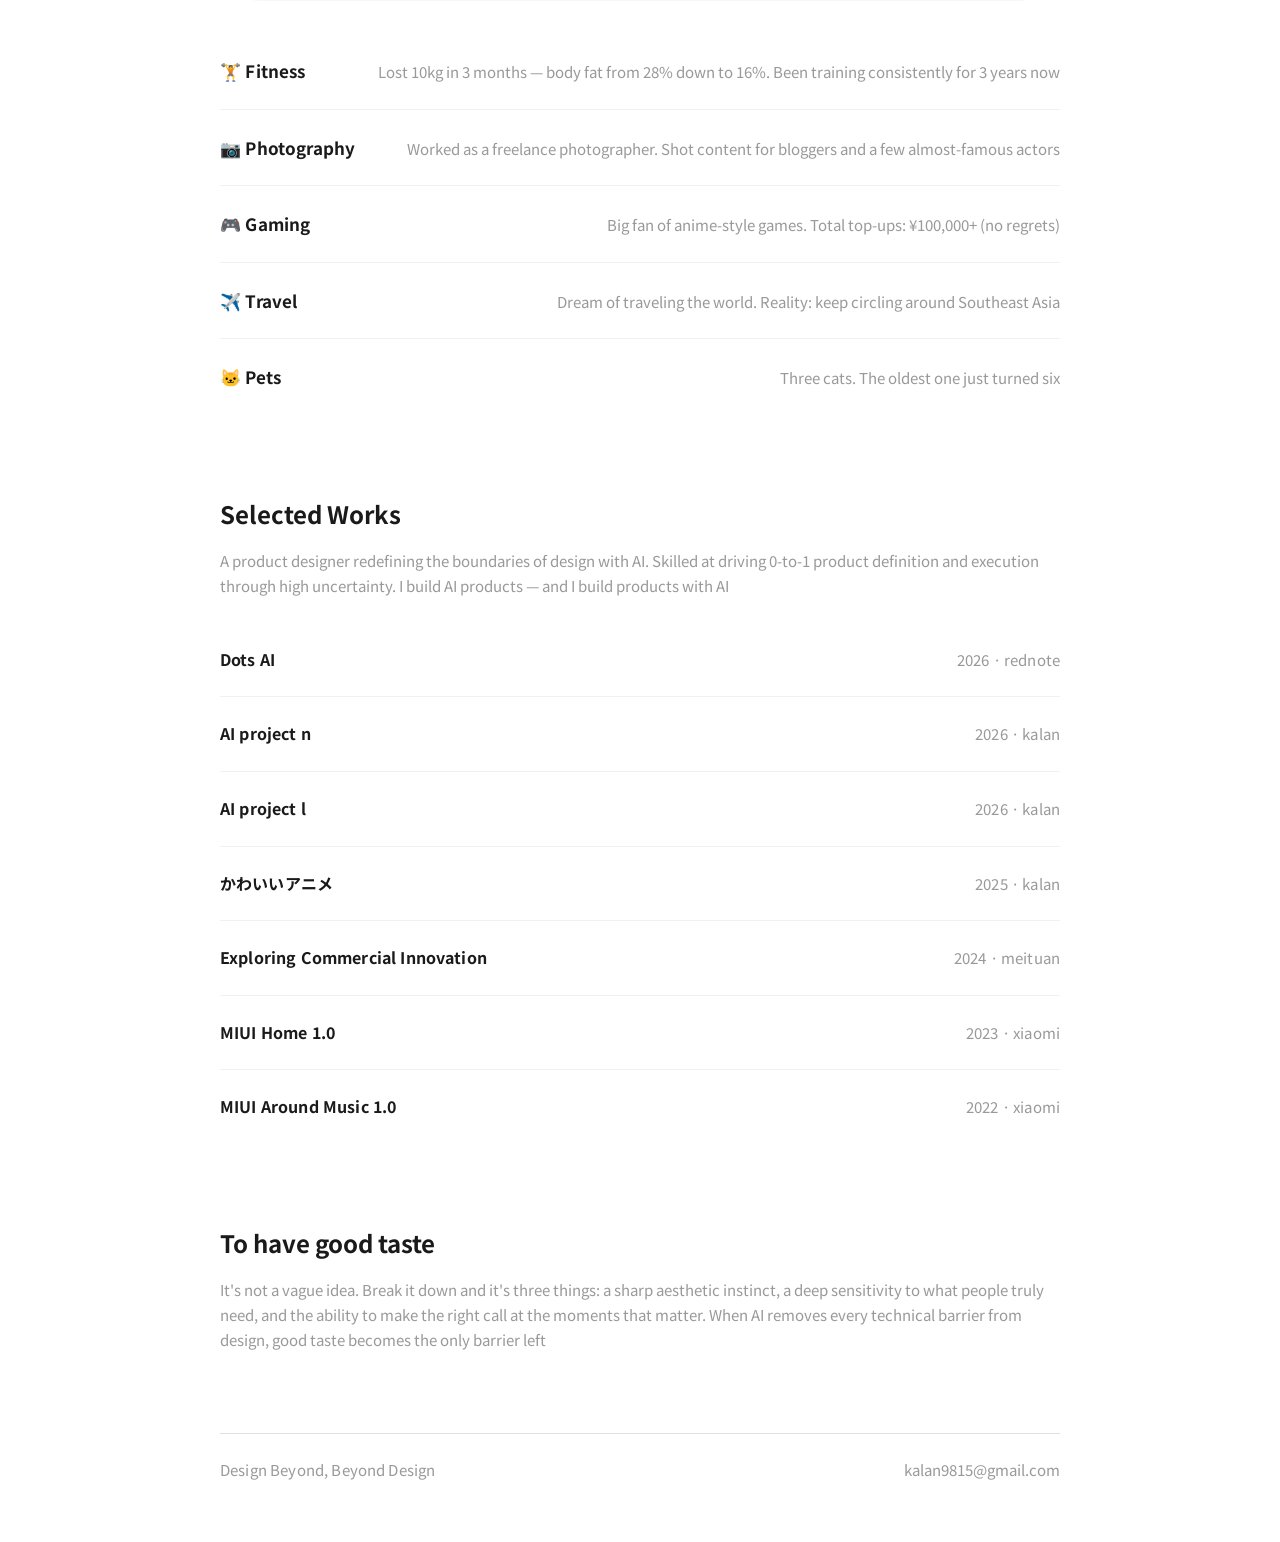
==== commit 6c5473d8: "Swap project title and meta positions, title now on left" ====
--- a/about.html
+++ b/about.html
@@ -112,6 +112,17 @@
       gap: 4px;
     }
 
+    .exp-company-link {
+      text-decoration: none;
+      color: inherit;
+      transition: color 0.2s ease;
+      cursor: pointer;
+    }
+
+    .exp-company-link:hover {
+      color: #A0C915;
+    }
+
     .exp-company {
       font-size: 17px;
       font-weight: 700;
@@ -278,28 +289,28 @@
       <div class="exp-list">
         <div class="exp-row">
           <div class="exp-left">
-            <span class="exp-company">Rednote</span>
+            <a class="exp-company exp-company-link" href="https://www.xiaohongshu.com" target="_blank">Rednote</a>
             <span class="exp-role">0-to-1 AI products · iOS shipped</span>
           </div>
           <span class="exp-period">2025 – now</span>
         </div>
         <div class="exp-row">
           <div class="exp-left">
-            <span class="exp-company">ByteDance</span>
+            <a class="exp-company exp-company-link" href="https://www.bytedance.com" target="_blank">ByteDance</a>
             <span class="exp-role">AI embedded into system-level UX on Doubao OS</span>
           </div>
           <span class="exp-period">2024 – 2025</span>
         </div>
         <div class="exp-row">
           <div class="exp-left">
-            <span class="exp-company">Meituan</span>
+            <a class="exp-company exp-company-link" href="https://www.meituan.com" target="_blank">Meituan</a>
             <span class="exp-role">Turned business tension into innovation that shipped</span>
           </div>
           <span class="exp-period">2023 – 2024</span>
         </div>
         <div class="exp-row">
           <div class="exp-left">
-            <span class="exp-company">Xiaomi</span>
+            <a class="exp-company exp-company-link" href="https://www.mi.com" target="_blank">Xiaomi</a>
             <span class="exp-role">Built MIUI Home 0-to-1 · GDA / IF / Red Dot</span>
           </div>
           <span class="exp-period">2020 – 2023</span>
@@ -345,38 +356,38 @@
       <p class="bio" id="bio" style="margin-bottom: 24px; margin-top: 16px;">A product designer redefining the boundaries of design with AI. Skilled at driving 0-to-1 product definition and execution through high uncertainty. I build AI products — and I build products with AI</p>
 
       <div class="project-row">
+        <span class="project-title" data-id="dots-ai">Dots AI</span>
         <span class="project-meta">2026 · rednote</span>
-        <span class="project-title" data-id="dots-ai">Dots AI</span>
-      </div>
-
-      <div class="project-row">
+      </div>
+
+      <div class="project-row">
+        <span class="project-title" data-id="ai-project-n">AI project n</span>
         <span class="project-meta">2026 · kalan</span>
-        <span class="project-title" data-id="ai-project-n">AI project n</span>
-      </div>
-
-      <div class="project-row">
+      </div>
+
+      <div class="project-row">
+        <span class="project-title" data-id="ai-project-l">AI project l</span>
         <span class="project-meta">2026 · kalan</span>
-        <span class="project-title" data-id="ai-project-l">AI project l</span>
-      </div>
-
-      <div class="project-row">
+      </div>
+
+      <div class="project-row">
+        <span class="project-title" data-id="kawaii-anime">かわいいアニメ</span>
         <span class="project-meta">2025 · kalan</span>
-        <span class="project-title" data-id="kawaii-anime">かわいいアニメ</span>
-      </div>
-
-      <div class="project-row">
+      </div>
+
+      <div class="project-row">
+        <span class="project-title" data-id="meituan">Exploring Commercial Innovation</span>
         <span class="project-meta">2024 · meituan</span>
-        <span class="project-title" data-id="meituan">Exploring Commercial Innovation</span>
-      </div>
-
-      <div class="project-row">
+      </div>
+
+      <div class="project-row">
+        <span class="project-title" data-id="miui-home">MIUI Home 1.0</span>
         <span class="project-meta">2023 · xiaomi</span>
-        <span class="project-title" data-id="miui-home">MIUI Home 1.0</span>
-      </div>
-
-      <div class="project-row">
+      </div>
+
+      <div class="project-row">
+        <span class="project-title" data-id="miui-music">MIUI Around Music 1.0</span>
         <span class="project-meta">2022 · xiaomi</span>
-        <span class="project-title" data-id="miui-music">MIUI Around Music 1.0</span>
       </div>
 
     </section>
--- a/style.css
+++ b/style.css
@@ -122,7 +122,7 @@
   font-size: 16px;
   font-weight: 700;
   color: #1a1a1a;
-  text-align: right;
+  text-align: left;
   text-decoration: none;
   letter-spacing: 0.01em;
   transition: opacity 0.2s ease;
@@ -252,7 +252,8 @@
   flex-direction: column;
   gap: 0;
   margin-top: 24px;
-  margin-bottom: 80px;
+  margin-bottom: 0;
+  padding-bottom: 160px;
   position: relative;
 }
 
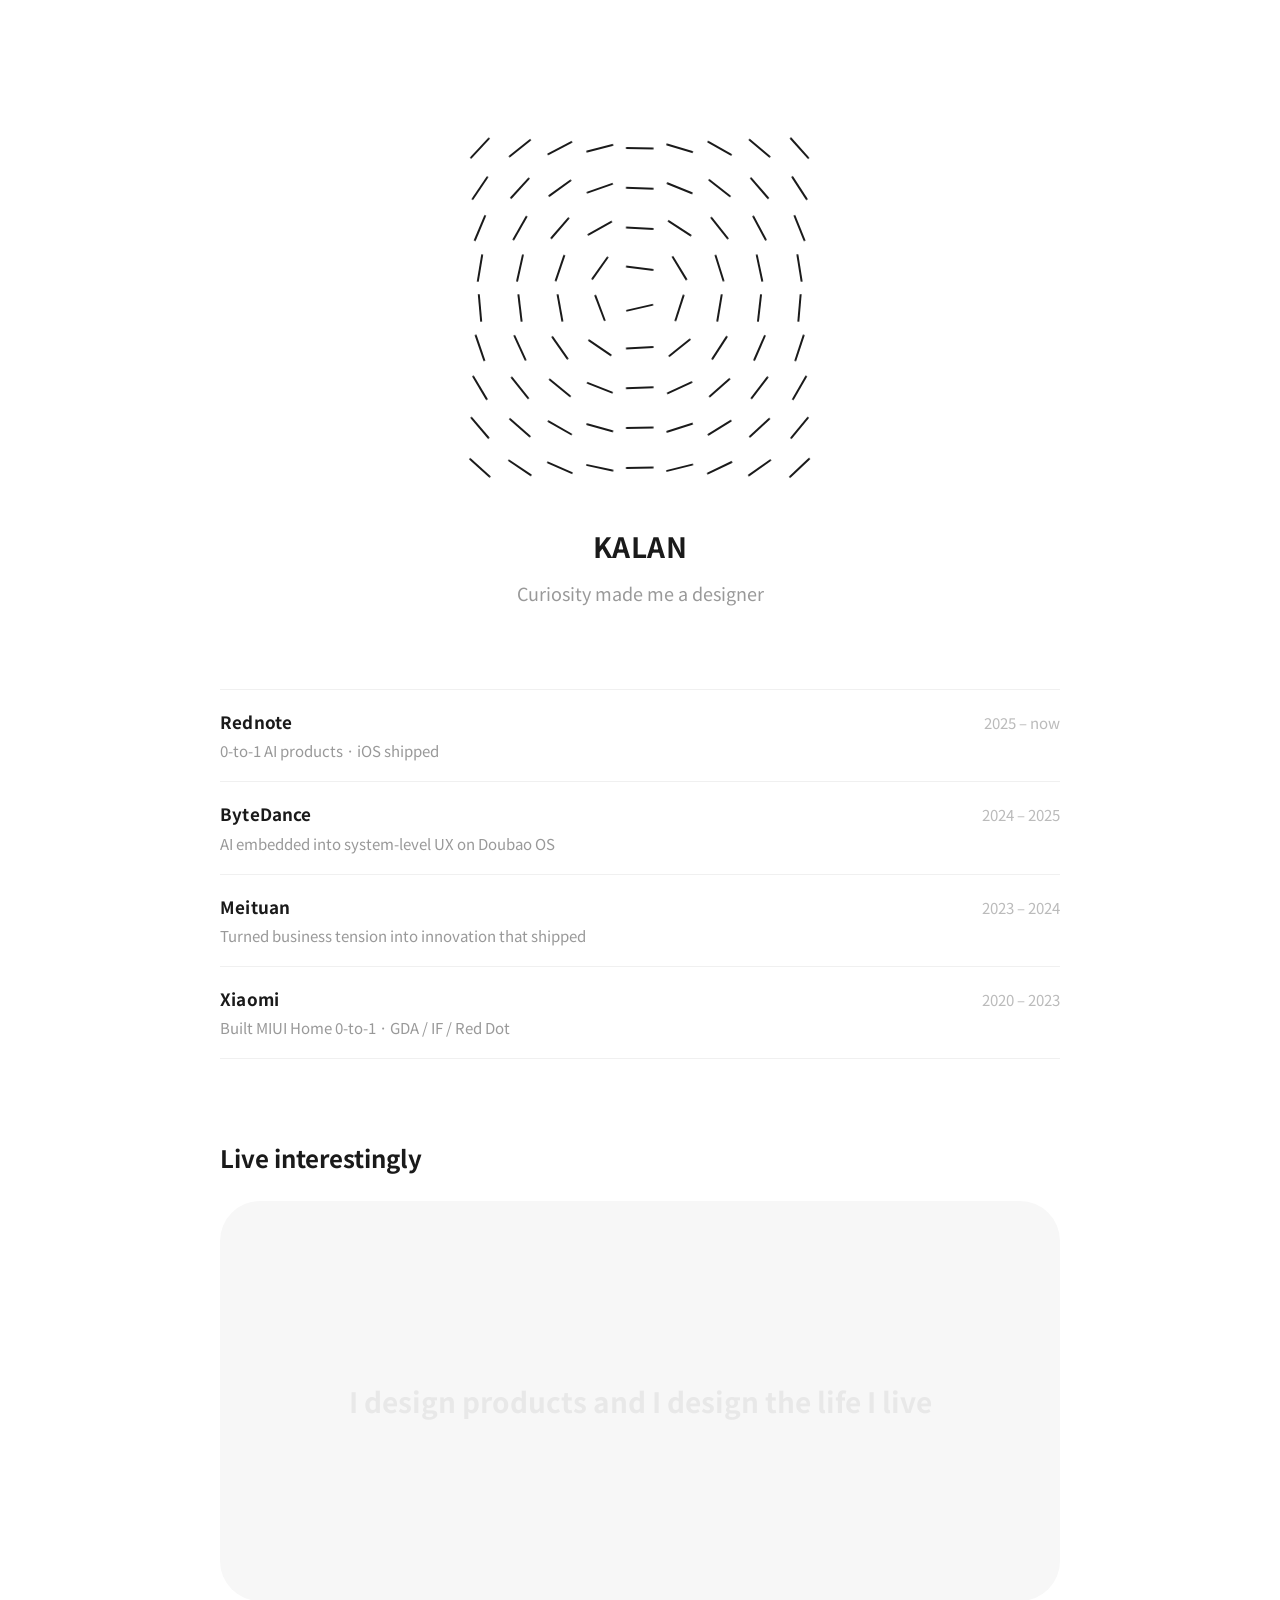
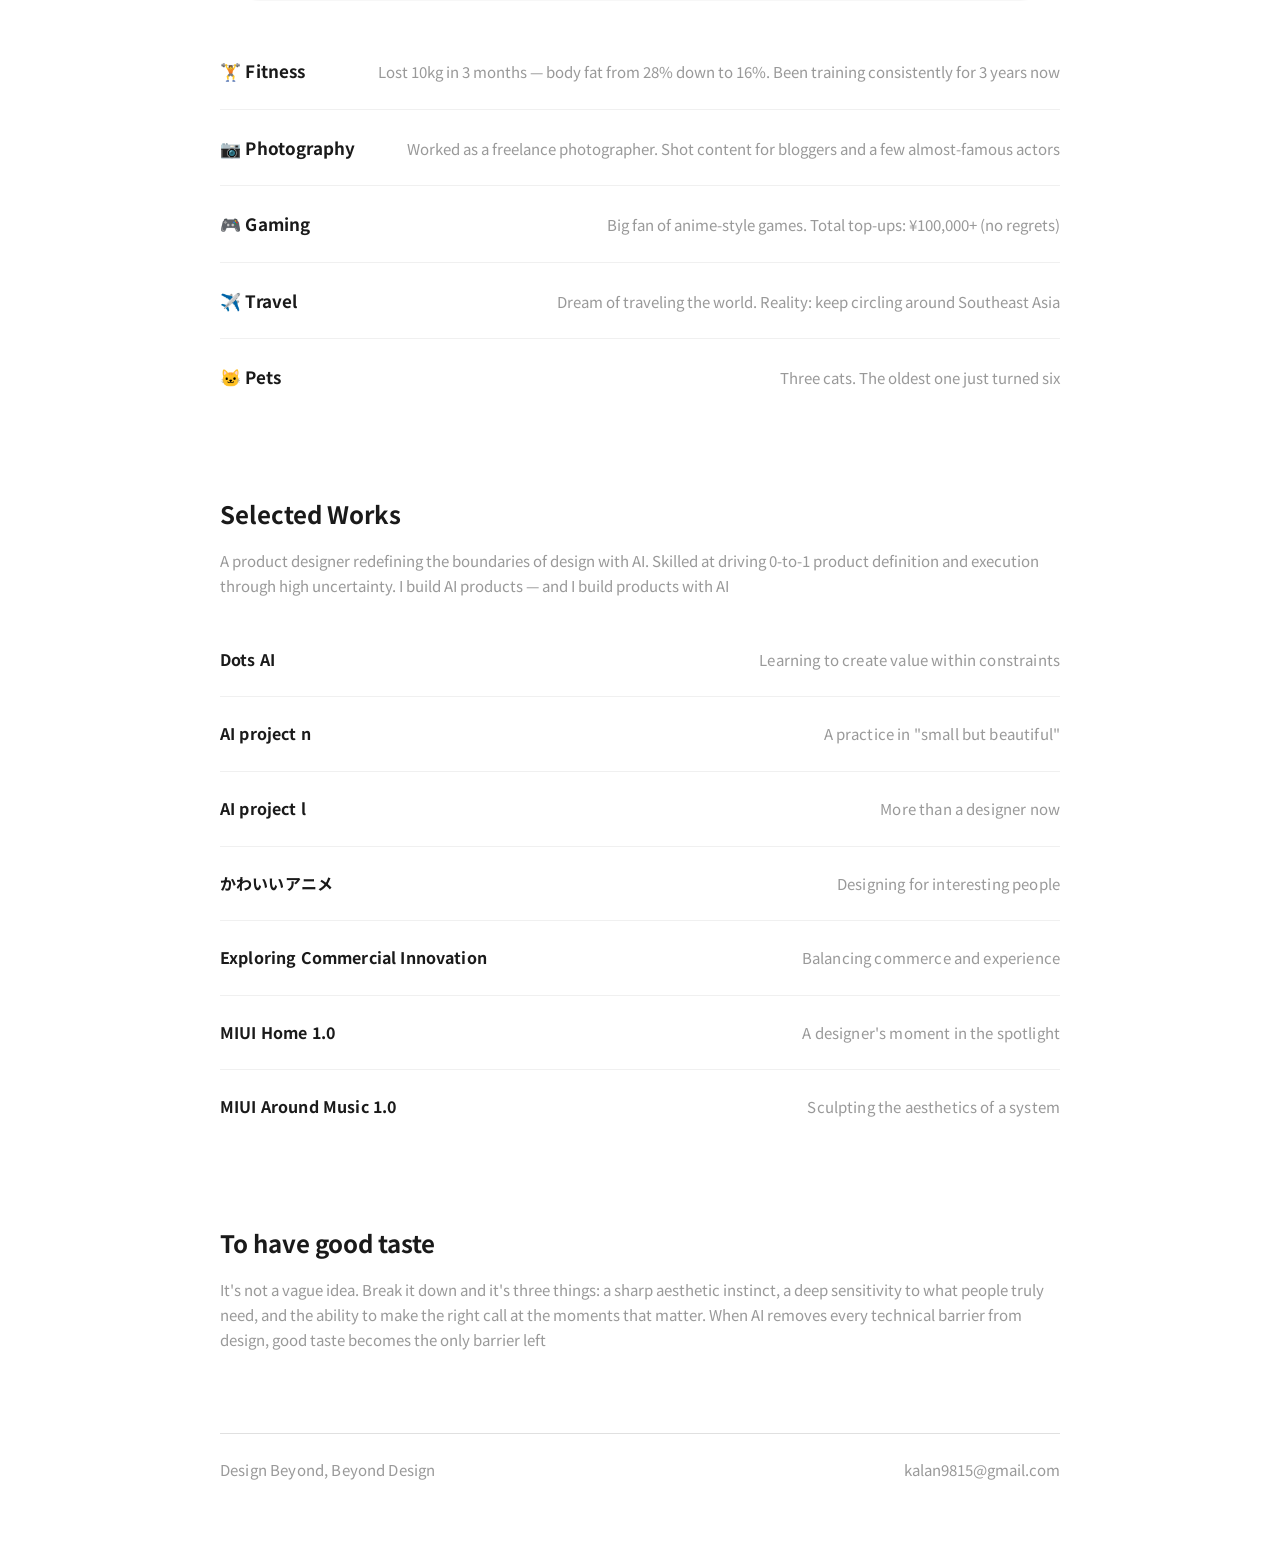
==== commit 75c20760: "Replace year/company with project tag lines in works list" ====
--- a/about.html
+++ b/about.html
@@ -357,37 +357,37 @@
 
       <div class="project-row">
         <span class="project-title" data-id="dots-ai">Dots AI</span>
-        <span class="project-meta">2026 · rednote</span>
+        <span class="project-meta">Learning to create value within constraints</span>
       </div>
 
       <div class="project-row">
         <span class="project-title" data-id="ai-project-n">AI project n</span>
-        <span class="project-meta">2026 · kalan</span>
+        <span class="project-meta">A practice in "small but beautiful"</span>
       </div>
 
       <div class="project-row">
         <span class="project-title" data-id="ai-project-l">AI project l</span>
-        <span class="project-meta">2026 · kalan</span>
+        <span class="project-meta">More than a designer now</span>
       </div>
 
       <div class="project-row">
         <span class="project-title" data-id="kawaii-anime">かわいいアニメ</span>
-        <span class="project-meta">2025 · kalan</span>
+        <span class="project-meta">Designing for interesting people</span>
       </div>
 
       <div class="project-row">
         <span class="project-title" data-id="meituan">Exploring Commercial Innovation</span>
-        <span class="project-meta">2024 · meituan</span>
+        <span class="project-meta">Balancing commerce and experience</span>
       </div>
 
       <div class="project-row">
         <span class="project-title" data-id="miui-home">MIUI Home 1.0</span>
-        <span class="project-meta">2023 · xiaomi</span>
+        <span class="project-meta">A designer's moment in the spotlight</span>
       </div>
 
       <div class="project-row">
         <span class="project-title" data-id="miui-music">MIUI Around Music 1.0</span>
-        <span class="project-meta">2022 · xiaomi</span>
+        <span class="project-meta">Sculpting the aesthetics of a system</span>
       </div>
 
     </section>
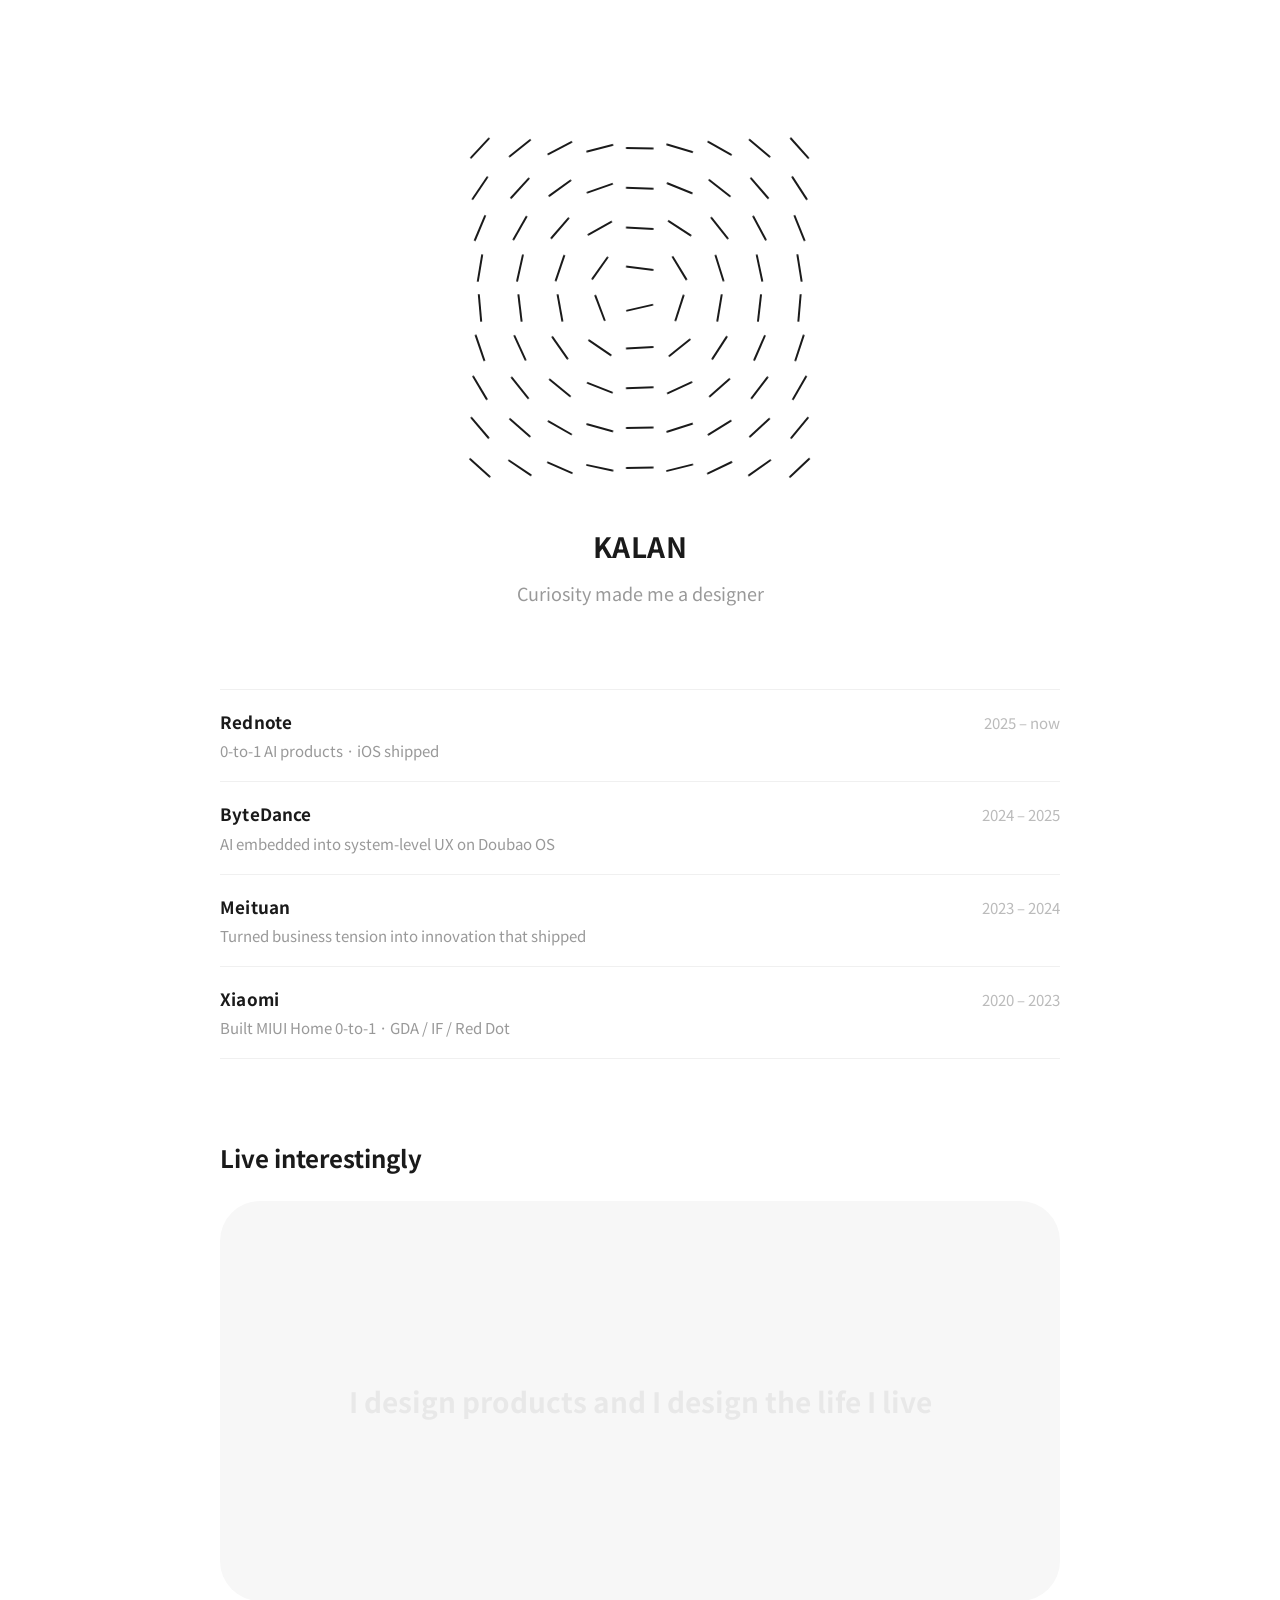
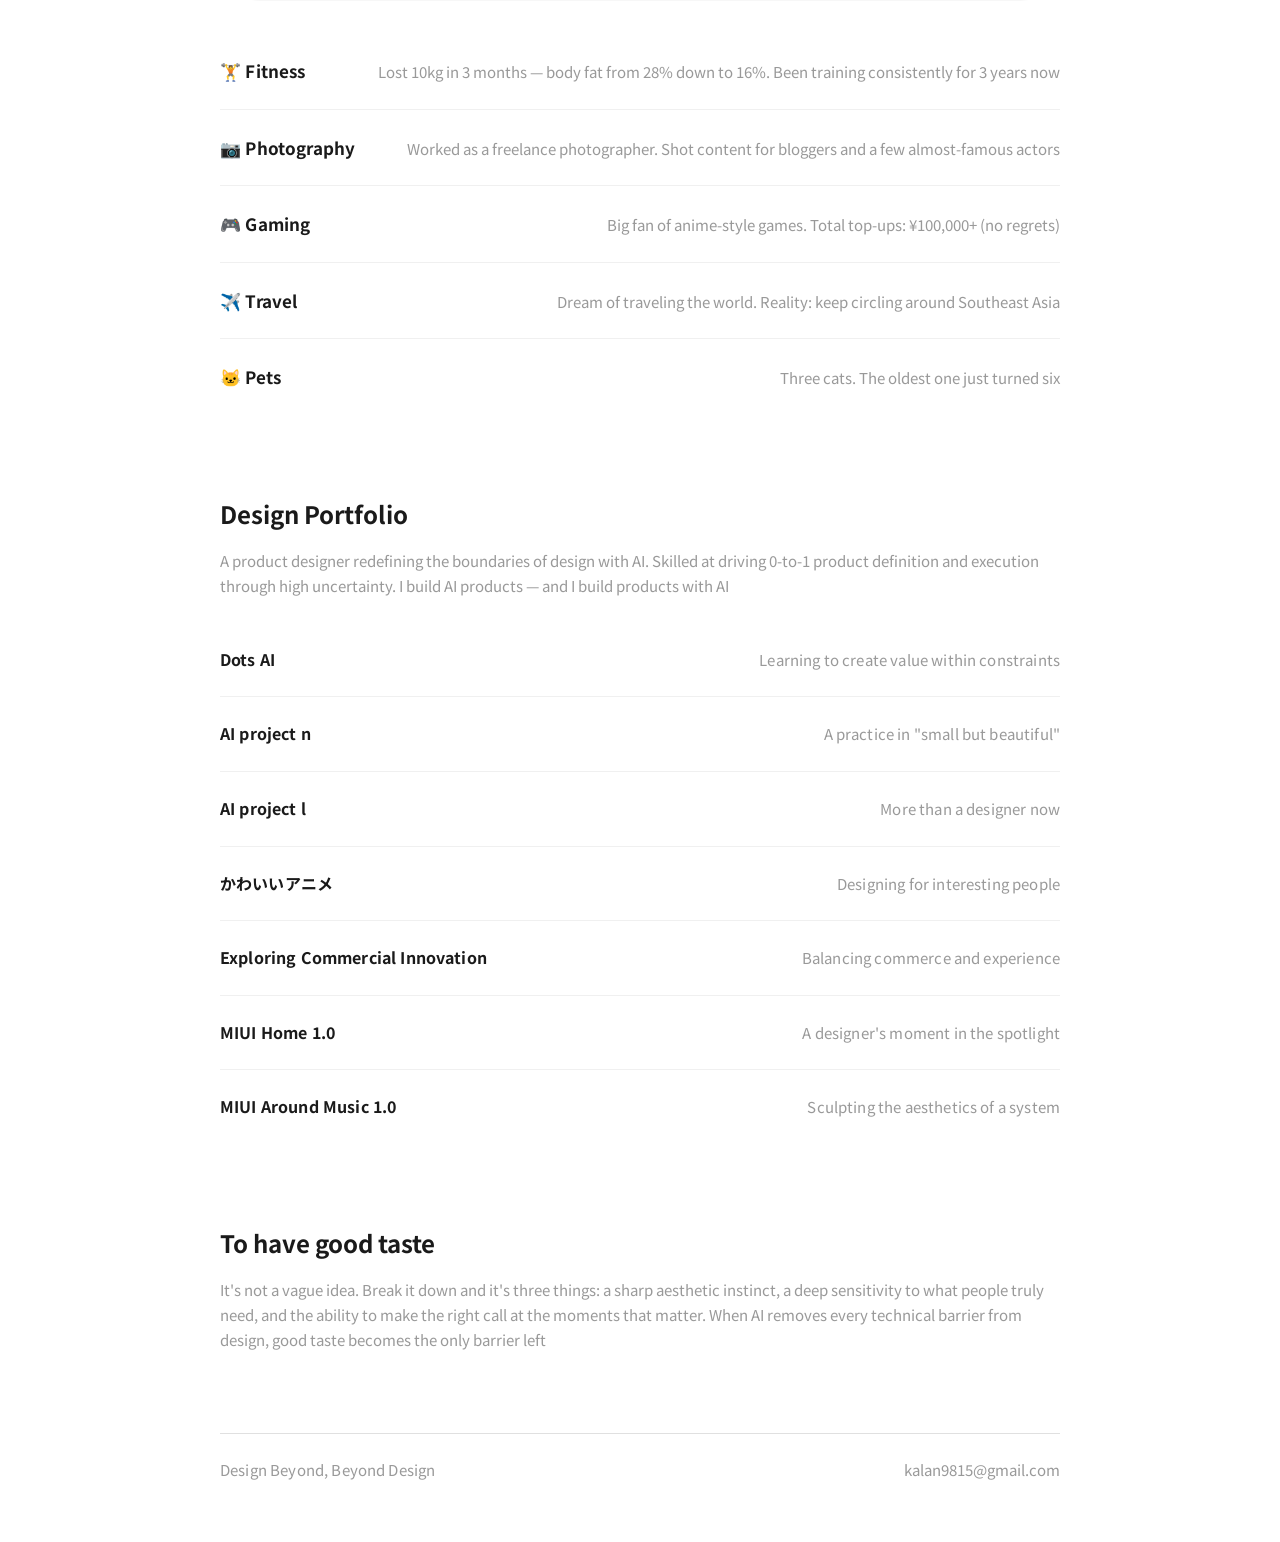
==== commit f690c828: "Rename Selected Works to Design Portfolio" ====
--- a/about.html
+++ b/about.html
@@ -352,7 +352,7 @@
 
     <!-- Section 3: Works -->
     <section class="projects section-block">
-      <h2 class="section-heading" style="margin-bottom: 16px;">Selected Works</h2>
+      <h2 class="section-heading" style="margin-bottom: 16px;">Design Portfolio</h2>
       <p class="bio" id="bio" style="margin-bottom: 24px; margin-top: 16px;">A product designer redefining the boundaries of design with AI. Skilled at driving 0-to-1 product definition and execution through high uncertainty. I build AI products — and I build products with AI</p>
 
       <div class="project-row">
